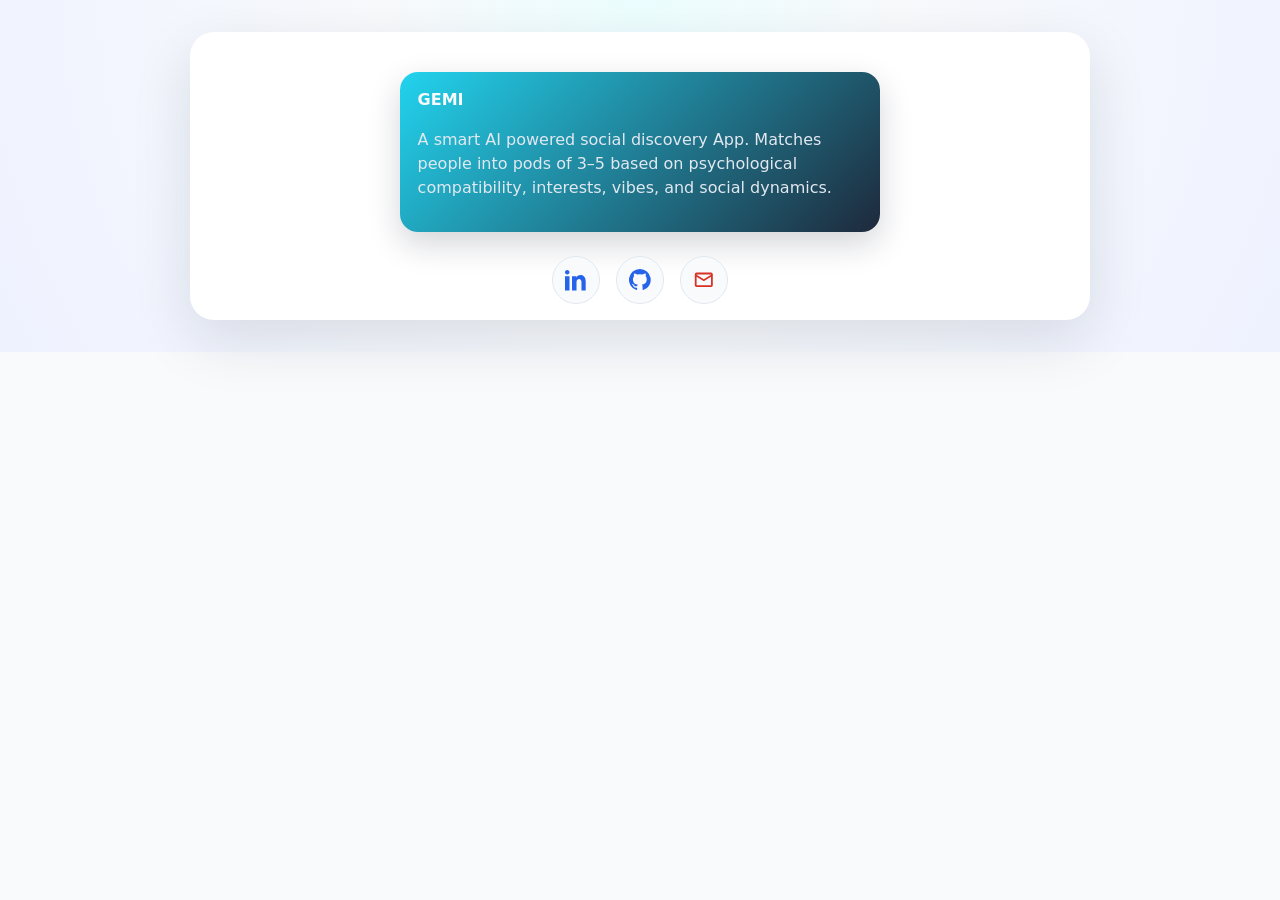
==== index.html @ 262e90e1 "Add meta refresh to redirect to GEMI digital site, delete old gemi demo html" ====
<!DOCTYPE html>
<html lang="en">
<head>
  <meta charset="UTF-8" />
  <meta name="viewport" content="width=device-width, initial-scale=1.0" />
  <title>Tinatin Verdzeuli</title>
  <link rel="stylesheet" href="styles.css" />
</head>
<body>
  <main class="page-shell">
    <div class="content">
      <a class="demo-card" href="gemi.html">
      <!-- <a class="demo-card" href="https://gemi.digital" target="_blank" rel="noopener noreferrer"></a> -->
        <strong>GEMI</strong>

        <p class="description">
          A smart AI powered social discovery App. 
          Matches people into pods of 3–5 based on psychological compatibility, interests,
          vibes, and social dynamics. 
        </p>
      </a>

      <!-- <h1>Tinatin Verdzeuli</h1> -->
      <div class="social-links">
        <a class="icon-link" href="https://www.linkedin.com/in/tinatin-verdzeuli/" target="_blank" rel="noopener noreferrer" aria-label="LinkedIn">
          <svg viewBox="0 0 24 24" role="img" aria-hidden="true" xmlns="http://www.w3.org/2000/svg">
            <path d="M4.98 3.5C4.98 4.88 3.88 6 2.5 6S0 4.88 0 3.5 1.12 1 2.5 1 4.98 2.12 4.98 3.5Zm.02 4.5H0v16h5V8h-0.0Zm7.5 0h-4.7v16h5V14.5c0-4.24 5.5-4.58 5.5 0V24h4.7V13.5c0-8.47-9.1-8.17-10.5-4z"/>
          </svg>
        </a>
        <a class="icon-link" href="https://github.com/tikcho" target="_blank" rel="noopener noreferrer" aria-label="GitHub">
          <svg viewBox="0 0 24 24" role="img" aria-hidden="true" xmlns="http://www.w3.org/2000/svg">
            <path d="M12 0a12 12 0 00-3.79 23.39c.6.11.82-.26.82-.58v-2.03c-3.34.72-4.04-1.61-4.04-1.61-.55-1.39-1.34-1.76-1.34-1.76-1.1-.75.08-.74.08-.74 1.22.09 1.86 1.26 1.86 1.26 1.08 1.86 2.83 1.32 3.52 1.01.11-.79.42-1.32.76-1.62-2.66-.3-5.46-1.33-5.46-5.94 0-1.31.47-2.38 1.24-3.22-.12-.3-.54-1.52.12-3.16 0 0 1.01-.32 3.3 1.23a11.5 11.5 0 016 0c2.3-1.55 3.3-1.23 3.3-1.23.66 1.64.24 2.86.12 3.16.77.84 1.24 1.91 1.24 3.22 0 4.62-2.8 5.63-5.47 5.93.43.37.81 1.1.81 2.22v3.29c0 .32.22.7.82.58A12 12 0 0012 0z"/>
          </svg>
        </a>
        <a class="icon-link mail" href="mailto:tikoverdzeuli@gmail.com" aria-label="Email">
          <svg viewBox="0 0 24 24" role="img" aria-hidden="true" xmlns="http://www.w3.org/2000/svg">
            <path d="M20 4H4a2 2 0 00-2 2v12a2 2 0 002 2h16a2 2 0 002-2V6a2 2 0 00-2-2zm0 2v.5l-8 5-8-5V6h16zM4 18V8.5l7.2 4.5c.5.32 1.1.32 1.6 0L20 8.5V18H4z"/>
          </svg>
        </a>
      </div>
    </div>
  </main>
</body>
</html>
---- styles.css ----
:root {
  font-family: Inter, system-ui, -apple-system, BlinkMacSystemFont, Arial, sans-serif;
  color: #111827;
  background: #f8fafc;
  font-size: 16px;
  line-height: 1.5;
}

* {
  box-sizing: border-box;
}

html,
body {
  margin: 0;
  min-height: 100%;
}

body {
  display: grid;
  place-items: center;
  padding: 2rem;
  background:
    radial-gradient(circle at top, #ecfeff 0%, #f8fafc 35%, #eef2ff 100%);
}

a {
  color: #2563eb;
  text-decoration: none;
}

a:hover {
  text-decoration: underline;
}

.page-shell {
  width: min(900px, 100%);
  background: white;
  border-radius: 24px;
  box-shadow: 0 20px 60px rgba(15, 23, 42, 0.12);
  padding: 1rem;
}

.content {
  text-align: center;
}

h1 {
  margin: 0;
  font-size: clamp(2rem, 5vw, 3rem);
}

.logo-gemi {
  display: inline-block;
  font-size: clamp(2.4rem, 6vw, 3.6rem);
  line-height: 1;
  font-weight: 800;
  letter-spacing: 0.08em;
  text-transform: uppercase;
  background: linear-gradient(135deg, #22d3ee 0%, #1e293b 100%);
  -webkit-background-clip: text;
  background-clip: text;
  color: transparent;
}

.demo-card {
  display: block;
  margin: 1.5rem auto 0;
  padding: 1rem 1.1rem;
  max-width: 480px;
  border-radius: 18px;
  background: linear-gradient(135deg, #22d3ee, #1e293b);
  /* border: 1px solid #164e63; */
  box-shadow: 0 12px 32px rgba(15, 23, 42, 0.18);
  text-align: left;
  color: #eff6ff;
}

.demo-card strong,
.demo-card span {
  display: block;
}

.demo-card strong {
  color: #f8fafc;
  margin-bottom: 0.25rem;
}

.demo-card .logo-gemi {
  font-size: 1.35rem;
  letter-spacing: 0.12em;
  color: #f8fafc;
  background: linear-gradient(135deg, #22d3ee 0%, #1e293b 100%);
}

.demo-card span {
  color: #dbeafe;
  font-size: 0.95rem;
}

.demo-card:hover {
  text-decoration: none;
  transform: translateY(-2px);
}

.subtitle {
  margin: 1rem 0 1.75rem;
  color: #475569;
  font-size: 1rem;
}

.demo-page {
  background: linear-gradient(145deg, #0f172a 0%, #111827 45%, #1e293b 100%);
  color: #eff6ff;
}

.demo-content {
  text-align: left;
}

.eyebrow {
  text-transform: uppercase;
  letter-spacing: 0.18em;
  font-size: 0.78rem;
  color: #67e8f9;
}

.lead {
  font-size: 1.08rem;
  color: #dbeafe;
  margin-bottom: 1rem;
}

.description {
  color: #e2e8f0;
  max-width: 48rem;
}

.feature-list {
  padding-left: 1.1rem;
  color: #e0f2fe;
  line-height: 1.6;
}

.footer-link {
  margin-top: 1.5rem;
}

.footer-link a {
  color: #67e8f9;
}

.links {
  display: inline-flex;
  align-items: center;
  justify-content: center;
  gap: 0.75rem;
  flex-wrap: wrap;
  color: #334155;
  font-size: 1rem;
}

 .social-links {
  display: inline-flex;
  align-items: center;
  justify-content: center;
  gap: 1rem;
  margin-top: 1.5rem;
}

.icon-link {
  width: 3rem;
  height: 3rem;
  display: inline-flex;
  align-items: center;
  justify-content: center;
  border-radius: 999px;
  border: 1px solid #e2e8f0;
  background: #f8fafc;
  color: #2563eb;
  transition: transform 0.2s ease, background 0.2s ease, box-shadow 0.2s ease;
}

.icon-link:hover {
  transform: translateY(-2px);
  background: #eef2ff;
  box-shadow: 0 10px 25px rgba(37, 99, 235, 0.12);
}

.icon-link svg {
  width: 1.35rem;
  height: 1.35rem;
  fill: currentColor;
}

.icon-link.mail {
  color: #D93025;
}

.icon-link.mail:hover {
  background: #feece9;
  box-shadow: 0 10px 25px rgba(217, 48, 37, 0.08);
}

@media (max-width: 640px) {
  body {
    padding: 0.75rem;
    align-items: stretch;
  }

  .page-shell {
    padding: 1.25rem;
    border-radius: 18px;
  }

  .content,
  .demo-content {
    text-align: left;
  }

  .demo-card {
    margin-top: 1rem;
    padding: 1rem;
  }

  .lead {
    font-size: 1rem;
  }

  .description,
  .feature-list {
    font-size: 0.97rem;
  }

  .feature-list {
    padding-left: 1rem;
  }

  .social-links {
    gap: 0.75rem;
  }

  .icon-link {
    width: 2.75rem;
    height: 2.75rem;
  }

  .links {
    font-size: 0.95rem;
  }
}
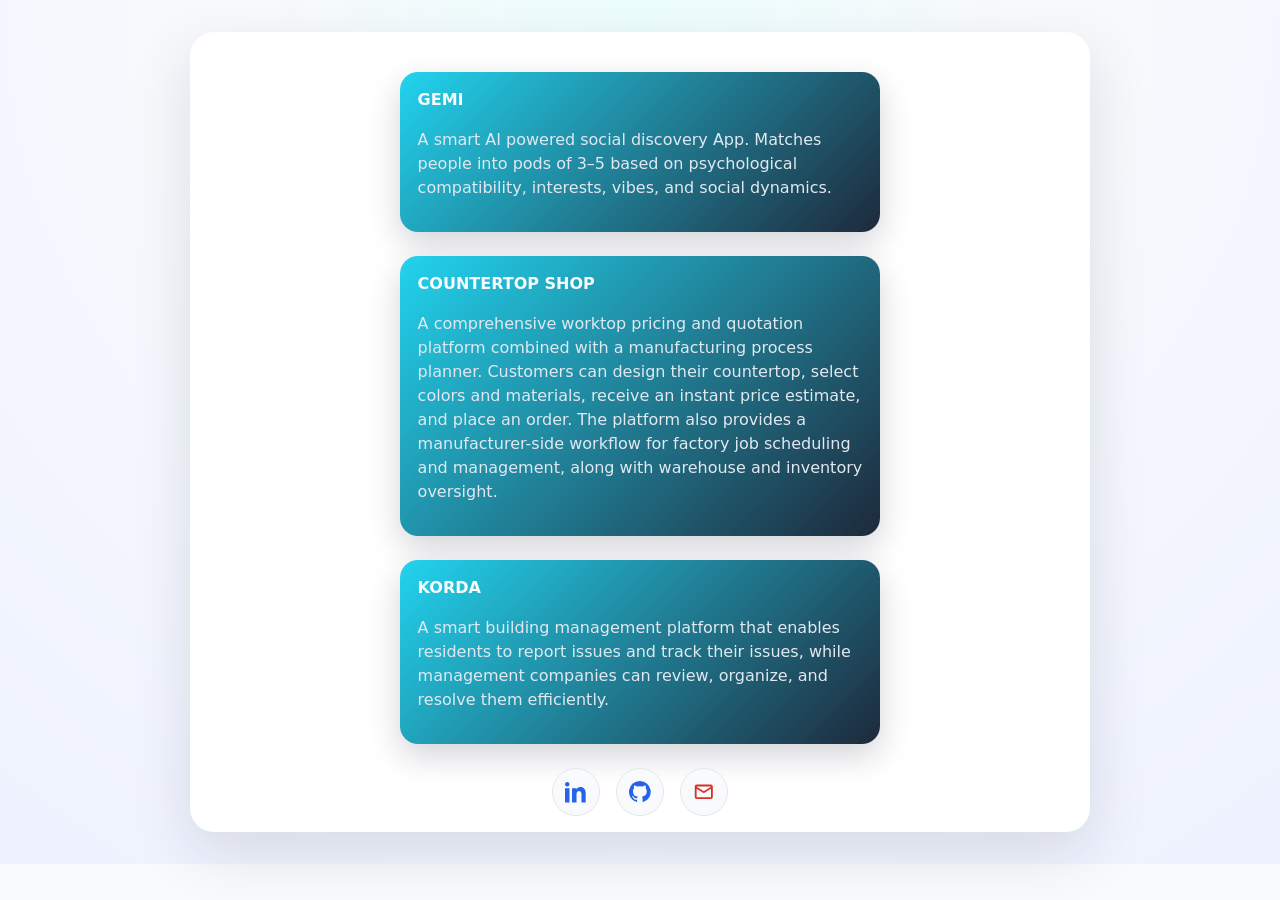
==== commit 50bb65bb: "update links and redirections" ====
--- a/index.html
+++ b/index.html
@@ -9,14 +9,35 @@
 <body>
   <main class="page-shell">
     <div class="content">
-      <a class="demo-card" href="gemi.html">
-      <!-- <a class="demo-card" href="https://gemi.digital" target="_blank" rel="noopener noreferrer"></a> -->
+      <a class="demo-card" href="https://gemi.digital" target="_blank" rel="noopener noreferrer">
         <strong>GEMI</strong>
 
         <p class="description">
           A smart AI powered social discovery App. 
           Matches people into pods of 3–5 based on psychological compatibility, interests,
           vibes, and social dynamics. 
+        </p>
+      </a>
+
+      <a class="demo-card" href="https://shop.avangardi.com.ge/ka/" target="_blank" rel="noopener noreferrer">
+        <strong>COUNTERTOP SHOP</strong>
+
+        <p class="description">
+          A comprehensive worktop pricing and quotation platform combined with a manufacturing
+          process planner. Customers can design their countertop, select colors and materials,
+          receive an instant price estimate, and place an order. The platform also provides a
+          manufacturer-side workflow for factory job scheduling and management, along with
+          warehouse and inventory oversight.
+        </p>
+      </a>
+
+      <a class="demo-card" href="https://tinatinverdzeuli.com/KORDA/" target="_blank" rel="noopener noreferrer">
+        <strong>KORDA</strong>
+
+        <p class="description">
+          A smart building management platform that enables residents to report issues and
+          track their issues, while management companies can review, organize, and resolve
+          them efficiently.
         </p>
       </a>
 
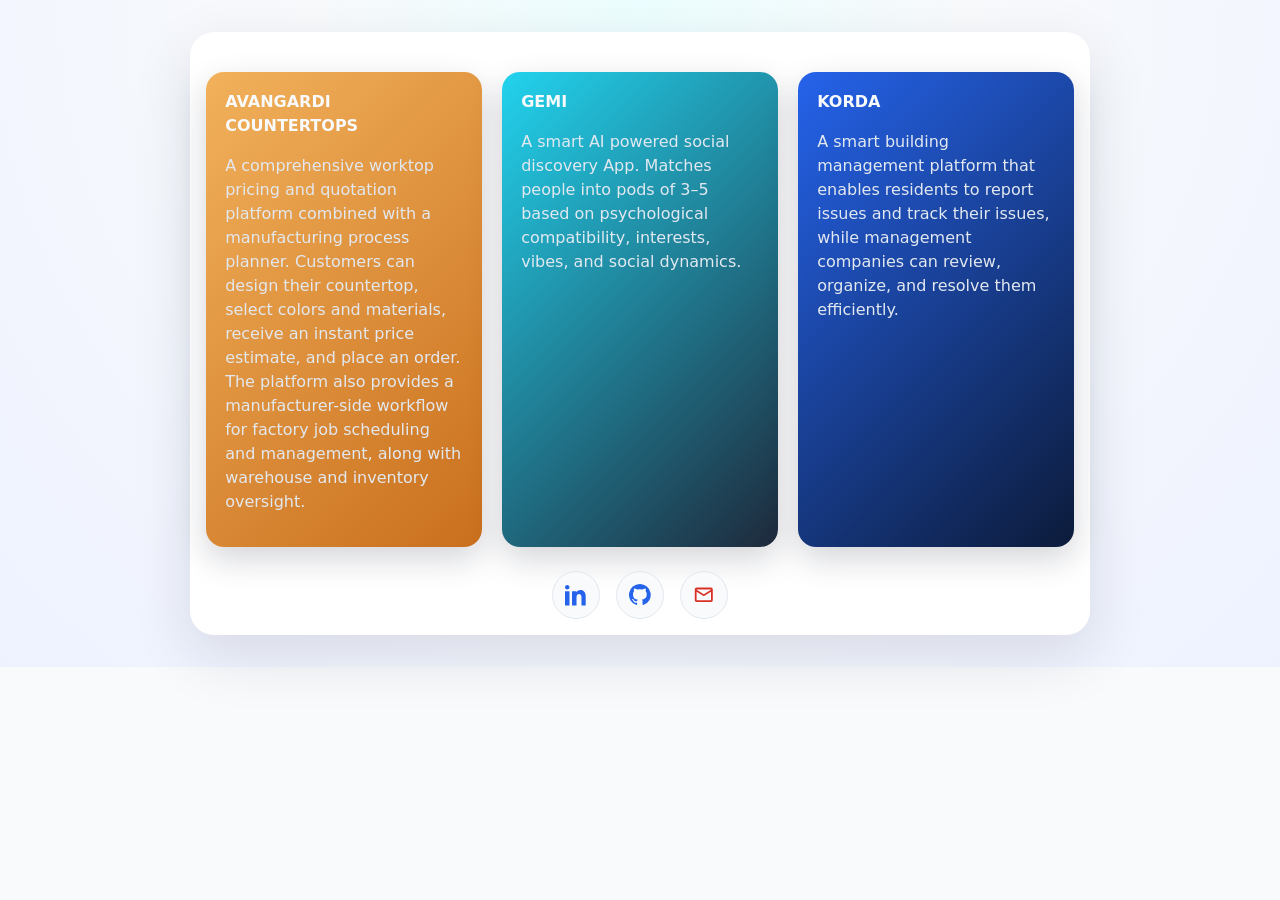
==== commit 7f7ce876: "added cards" ====
--- a/index.html
+++ b/index.html
@@ -9,37 +9,39 @@
 <body>
   <main class="page-shell">
     <div class="content">
-      <a class="demo-card" href="https://gemi.digital" target="_blank" rel="noopener noreferrer">
-        <strong>GEMI</strong>
+      <div class="cards-grid">
+        <a class="demo-card avangardi-card" href="https://shop.avangardi.com.ge/ka/" target="_blank" rel="noopener noreferrer">
+          <strong>AVANGARDI COUNTERTOPS</strong>
 
-        <p class="description">
-          A smart AI powered social discovery App. 
-          Matches people into pods of 3–5 based on psychological compatibility, interests,
-          vibes, and social dynamics. 
-        </p>
-      </a>
+          <p class="description">
+            A comprehensive worktop pricing and quotation platform combined with a manufacturing
+            process planner. Customers can design their countertop, select colors and materials,
+            receive an instant price estimate, and place an order. The platform also provides a
+            manufacturer-side workflow for factory job scheduling and management, along with
+            warehouse and inventory oversight.
+          </p>
+        </a>
 
-      <a class="demo-card" href="https://shop.avangardi.com.ge/ka/" target="_blank" rel="noopener noreferrer">
-        <strong>COUNTERTOP SHOP</strong>
+        <a class="demo-card gemi-card" href="https://gemi.digital" target="_blank" rel="noopener noreferrer">
+          <strong>GEMI</strong>
 
-        <p class="description">
-          A comprehensive worktop pricing and quotation platform combined with a manufacturing
-          process planner. Customers can design their countertop, select colors and materials,
-          receive an instant price estimate, and place an order. The platform also provides a
-          manufacturer-side workflow for factory job scheduling and management, along with
-          warehouse and inventory oversight.
-        </p>
-      </a>
+          <p class="description">
+            A smart AI powered social discovery App. 
+            Matches people into pods of 3–5 based on psychological compatibility, interests,
+            vibes, and social dynamics. 
+          </p>
+        </a>
 
-      <a class="demo-card" href="https://tinatinverdzeuli.com/KORDA/" target="_blank" rel="noopener noreferrer">
-        <strong>KORDA</strong>
+        <a class="demo-card korda-card" href="https://tinatinverdzeuli.com/KORDA/" target="_blank" rel="noopener noreferrer">
+          <strong>KORDA</strong>
 
-        <p class="description">
-          A smart building management platform that enables residents to report issues and
-          track their issues, while management companies can review, organize, and resolve
-          them efficiently.
-        </p>
-      </a>
+          <p class="description">
+            A smart building management platform that enables residents to report issues and
+            track their issues, while management companies can review, organize, and resolve
+            them efficiently.
+          </p>
+        </a>
+      </div>
 
       <!-- <h1>Tinatin Verdzeuli</h1> -->
       <div class="social-links">
--- a/styles.css
+++ b/styles.css
@@ -43,6 +43,13 @@
 
 .content {
   text-align: center;
+}
+
+.cards-grid {
+  display: grid;
+  grid-template-columns: repeat(3, minmax(0, 1fr));
+  gap: 1.25rem;
+  margin-top: 1.5rem;
 }
 
 h1 {
@@ -65,15 +72,25 @@
 
 .demo-card {
   display: block;
-  margin: 1.5rem auto 0;
-  padding: 1rem 1.1rem;
-  max-width: 480px;
+  margin: 0;
+  padding: 1.1rem 1.2rem;
+  min-height: 100%;
   border-radius: 18px;
-  background: linear-gradient(135deg, #22d3ee, #1e293b);
-  /* border: 1px solid #164e63; */
   box-shadow: 0 12px 32px rgba(15, 23, 42, 0.18);
   text-align: left;
   color: #eff6ff;
+}
+
+.gemi-card {
+  background: linear-gradient(135deg, #22d3ee, #1e293b);
+}
+
+.avangardi-card {
+  background: linear-gradient(135deg, #f2b15b, #c96f1d);
+}
+
+.korda-card {
+  background: linear-gradient(135deg, #2563eb, #0c1b3a);
 }
 
 .demo-card strong,
@@ -202,6 +219,12 @@
   box-shadow: 0 10px 25px rgba(217, 48, 37, 0.08);
 }
 
+@media (max-width: 900px) {
+  .cards-grid {
+    grid-template-columns: 1fr;
+  }
+}
+
 @media (max-width: 640px) {
   body {
     padding: 0.75rem;
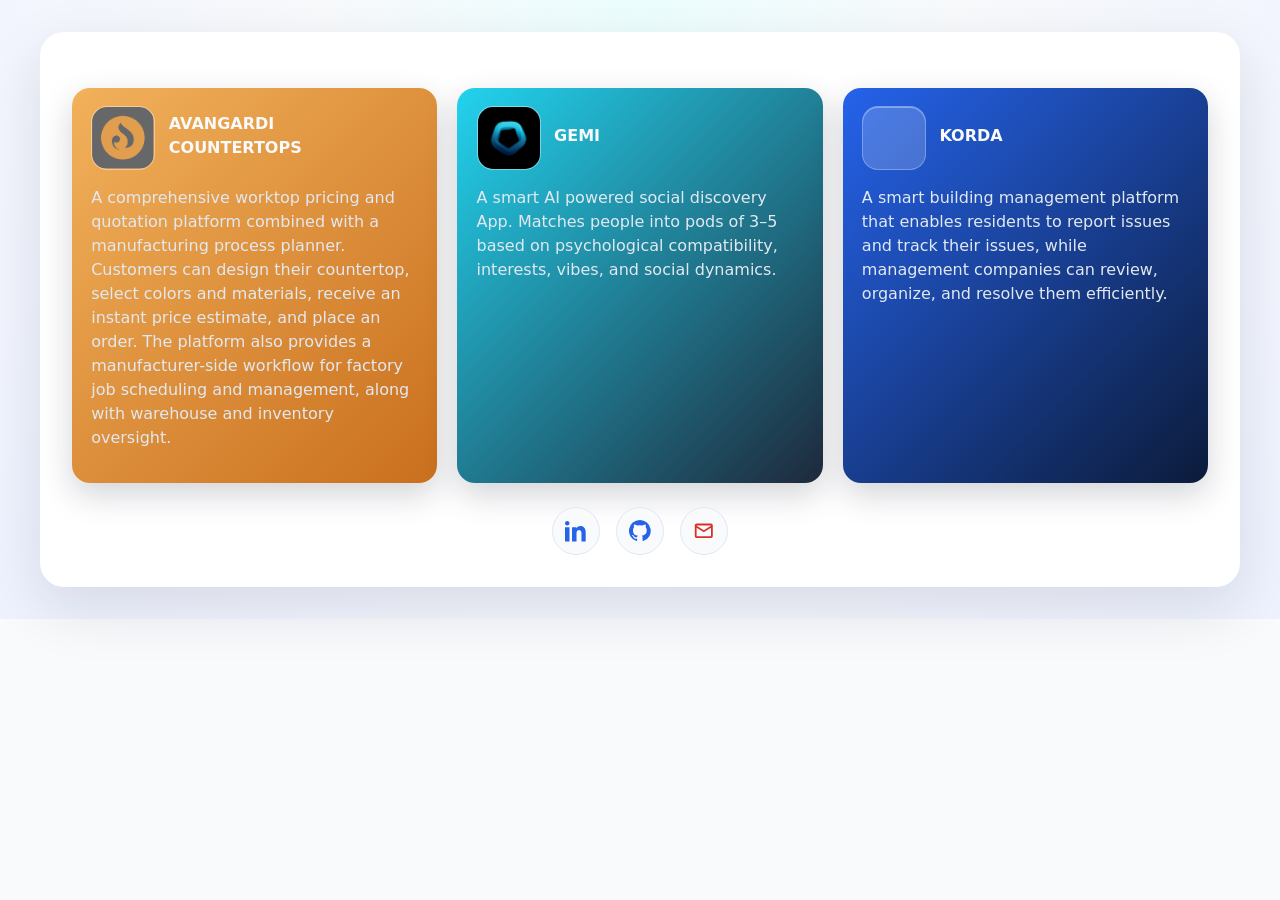
==== commit 5e9183b2: "updated logos and main page content size" ====
--- a/index.html
+++ b/index.html
@@ -11,7 +11,10 @@
     <div class="content">
       <div class="cards-grid">
         <a class="demo-card avangardi-card" href="https://shop.avangardi.com.ge/ka/" target="_blank" rel="noopener noreferrer">
-          <strong>AVANGARDI COUNTERTOPS</strong>
+          <div class="card-header">
+            <img class="card-logo" src="avangardi_logo.png" alt="Avangardi logo" />
+            <strong>AVANGARDI<br>COUNTERTOPS</strong>
+          </div>
 
           <p class="description">
             A comprehensive worktop pricing and quotation platform combined with a manufacturing
@@ -23,7 +26,10 @@
         </a>
 
         <a class="demo-card gemi-card" href="https://gemi.digital" target="_blank" rel="noopener noreferrer">
-          <strong>GEMI</strong>
+          <div class="card-header">
+            <img class="card-logo" src="gemi_logo.png" alt="GEMI logo" />
+            <strong>GEMI</strong>
+          </div>
 
           <p class="description">
             A smart AI powered social discovery App. 
@@ -33,7 +39,10 @@
         </a>
 
         <a class="demo-card korda-card" href="https://tinatinverdzeuli.com/KORDA/" target="_blank" rel="noopener noreferrer">
-          <strong>KORDA</strong>
+          <div class="card-header">
+            <div class="card-logo"></div>
+            <strong>KORDA</strong>
+          </div>
 
           <p class="description">
             A smart building management platform that enables residents to report issues and
--- a/styles.css
+++ b/styles.css
@@ -34,11 +34,11 @@
 }
 
 .page-shell {
-  width: min(900px, 100%);
+  width: min(1200px, 100%);
   background: white;
   border-radius: 24px;
   box-shadow: 0 20px 60px rgba(15, 23, 42, 0.12);
-  padding: 1rem;
+  padding: 2.0rem;
 }
 
 .content {
@@ -81,6 +81,25 @@
   color: #eff6ff;
 }
 
+.card-header {
+  display: flex;
+  align-items: center;
+  gap: 0.85rem;
+  margin-bottom: 1rem;
+}
+
+.card-logo {
+  width: 64px;
+  height: 64px;
+  border-radius: 16px;
+  flex-shrink: 0;
+  display: block;
+  object-fit: contain;
+  background: rgba(255, 255, 255, 0.18);
+  border: 1px solid rgba(255, 255, 255, 0.28);
+  box-shadow: inset 0 1px 0 rgba(255, 255, 255, 0.35);
+}
+
 .gemi-card {
   background: linear-gradient(135deg, #22d3ee, #1e293b);
 }
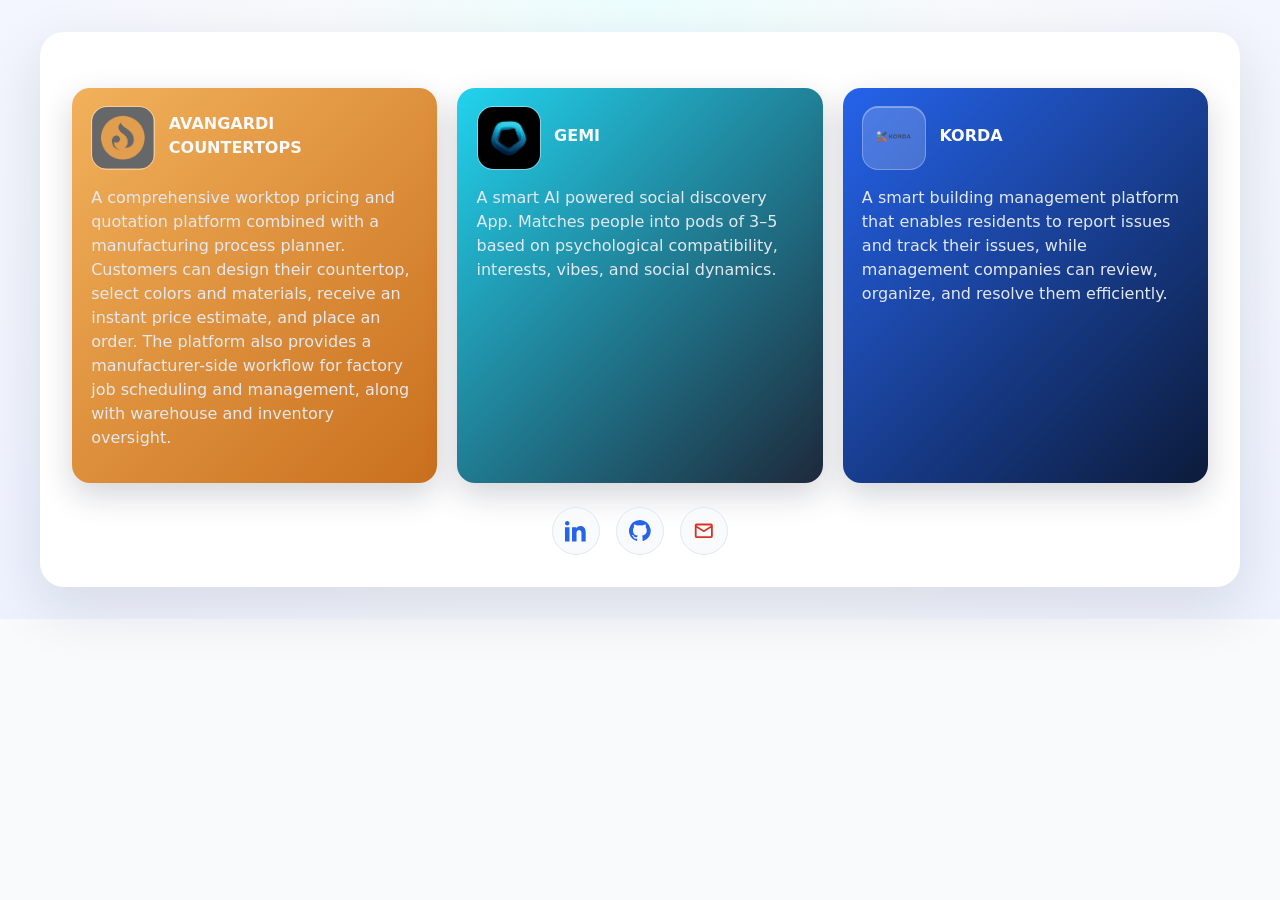
==== commit b7210ca0: "added korda logo" ====
--- a/index.html
+++ b/index.html
@@ -40,7 +40,7 @@
 
         <a class="demo-card korda-card" href="https://tinatinverdzeuli.com/KORDA/" target="_blank" rel="noopener noreferrer">
           <div class="card-header">
-            <div class="card-logo"></div>
+            <img class="card-logo" src="korda_logo.png" alt="KORDA logo" />
             <strong>KORDA</strong>
           </div>
 
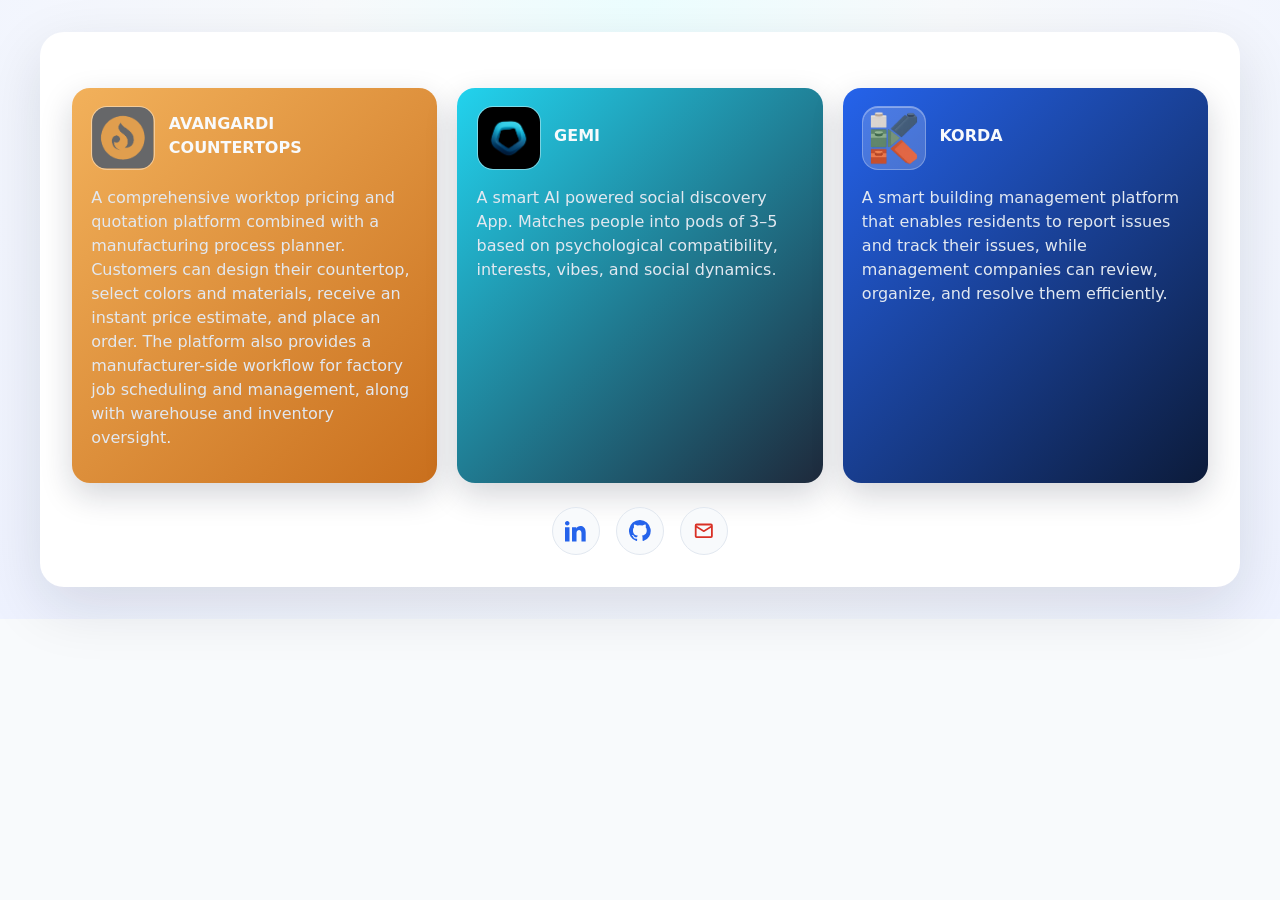
==== commit fdeec29a: "update https://tinatinverdzeuli.com/KORDA/ to korda.ge" ====
--- a/index.html
+++ b/index.html
@@ -38,7 +38,7 @@
           </p>
         </a>
 
-        <a class="demo-card korda-card" href="https://tinatinverdzeuli.com/KORDA/" target="_blank" rel="noopener noreferrer">
+        <a class="demo-card korda-card" href="https://korda.ge" target="_blank" rel="noopener noreferrer">
           <div class="card-header">
             <img class="card-logo" src="korda_logo.png" alt="KORDA logo" />
             <strong>KORDA</strong>
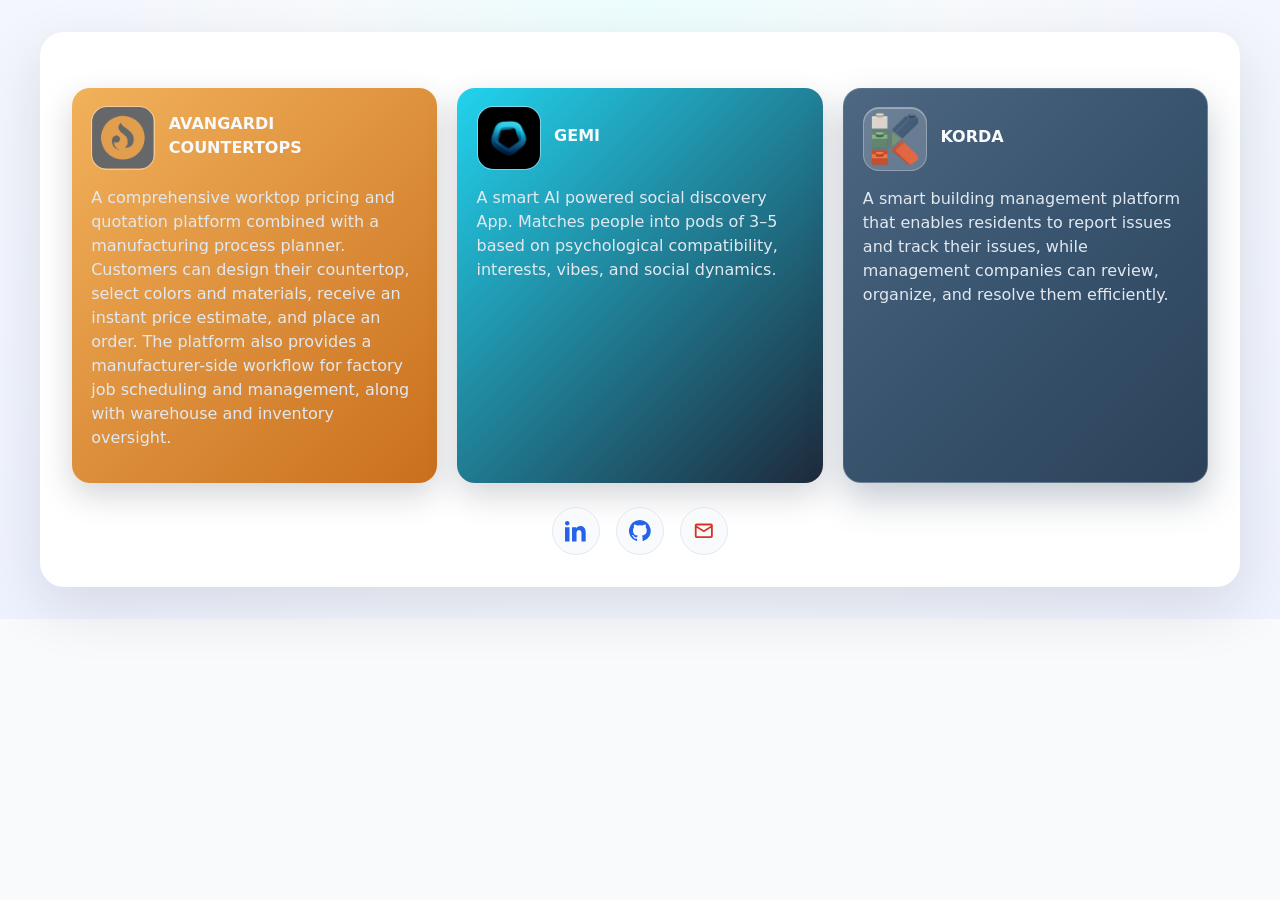
==== commit cc59e745: "Refactor code structure for improved readability and maintainability, and update korda card colors" ====
--- a/index.html
+++ b/index.html
@@ -12,7 +12,7 @@
       <div class="cards-grid">
         <a class="demo-card avangardi-card" href="https://shop.avangardi.com.ge/ka/" target="_blank" rel="noopener noreferrer">
           <div class="card-header">
-            <img class="card-logo" src="avangardi_logo.png" alt="Avangardi logo" />
+            <img class="card-logo" src="img/avangardi_logo.png" alt="Avangardi logo" />
             <strong>AVANGARDI<br>COUNTERTOPS</strong>
           </div>
 
@@ -27,7 +27,7 @@
 
         <a class="demo-card gemi-card" href="https://gemi.digital" target="_blank" rel="noopener noreferrer">
           <div class="card-header">
-            <img class="card-logo" src="gemi_logo.png" alt="GEMI logo" />
+            <img class="card-logo" src="img/gemi_logo.png" alt="GEMI logo" />
             <strong>GEMI</strong>
           </div>
 
@@ -38,9 +38,9 @@
           </p>
         </a>
 
-        <a class="demo-card korda-card" href="https://korda.ge" target="_blank" rel="noopener noreferrer">
+        <a class="demo-card korda-card" href="https://tinatinverdzeuli.com/KORDA/" target="_blank" rel="noopener noreferrer">
           <div class="card-header">
-            <img class="card-logo" src="korda_logo.png" alt="KORDA logo" />
+            <img class="card-logo" src="img/korda_logo.png" alt="KORDA logo" />
             <strong>KORDA</strong>
           </div>
 
--- a/styles.css
+++ b/styles.css
@@ -109,7 +109,18 @@
 }
 
 .korda-card {
-  background: linear-gradient(135deg, #2563eb, #0c1b3a);
+  background:
+    linear-gradient(135deg, #4e6782 0%, #39556f 45%, #2c4159 100%);
+  border: 1px solid rgba(255, 255, 255, 0.18);
+  box-shadow: 0 16px 36px rgba(44, 65, 89, 0.28);
+}
+
+.korda-card strong {
+  color: #f7f4ee;
+}
+
+.korda-card span {
+  color: #e7ecf1;
 }
 
 .demo-card strong,
